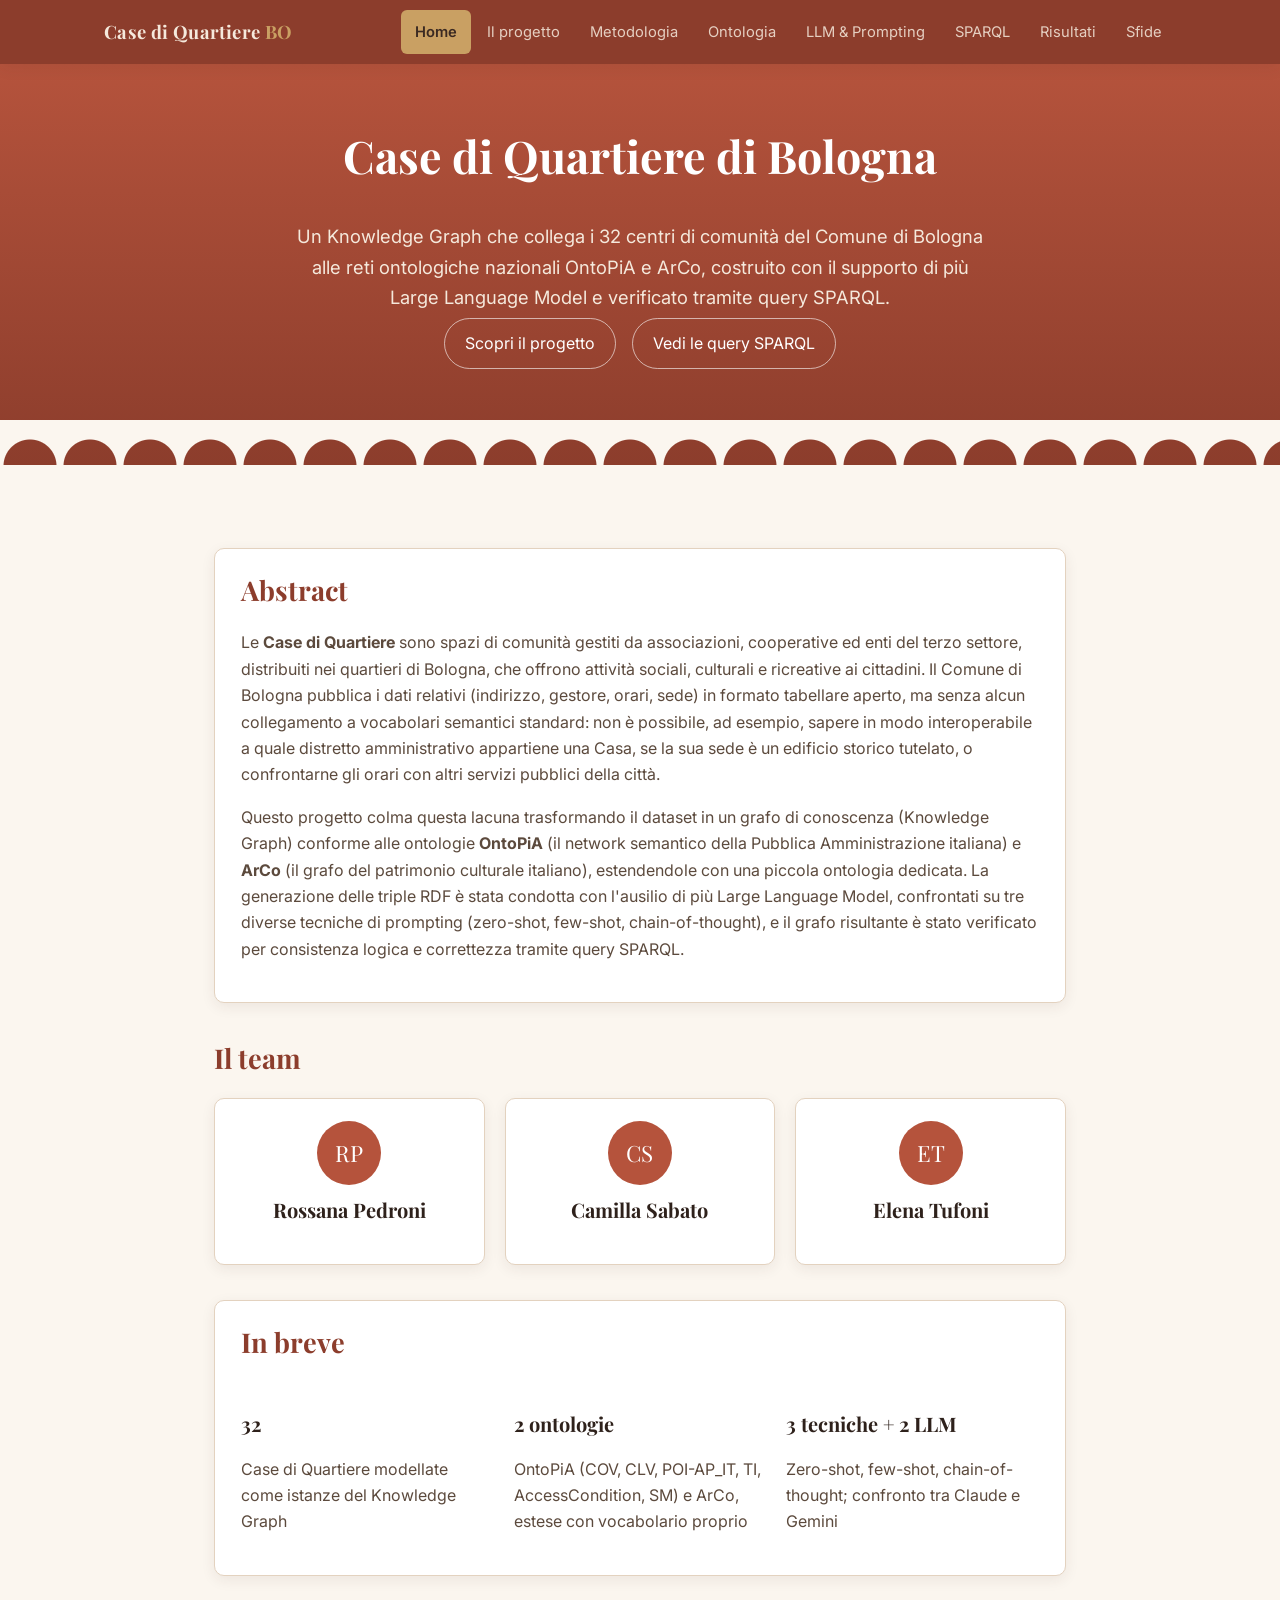
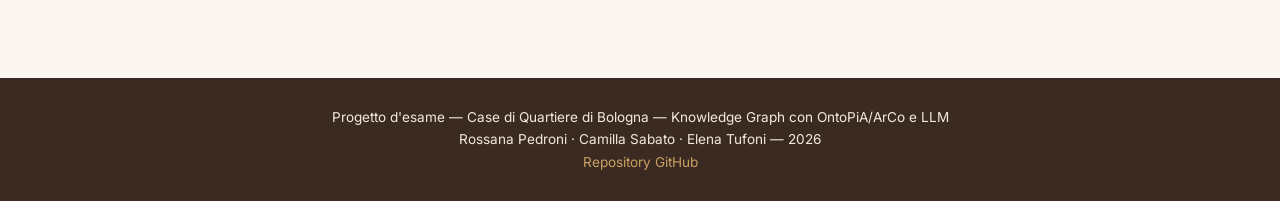
==== index.html @ 00c5fe93 "Add files via upload Prima versione del sito" ====
<!DOCTYPE html>
<html lang="it">
<head>
<meta charset="UTF-8">
<meta name="viewport" content="width=device-width, initial-scale=1.0">
<title>Case di Quartiere di Bologna — Knowledge Graph</title>
<link rel="preconnect" href="https://fonts.googleapis.com">
<link href="https://fonts.googleapis.com/css2?family=Playfair+Display:wght@600;700&family=Inter:wght@400;500;600;700&display=swap" rel="stylesheet">
<link rel="stylesheet" href="css/style.css">
</head>
<body>

<header class="topbar">
  <div class="topbar-inner">
    <a class="brand" href="index.html">Case di Quartiere <span>BO</span></a>
    <nav class="menu">
      <a href="index.html" class="active">Home</a>
      <a href="topic.html">Il progetto</a>
      <a href="methodology.html">Metodologia</a>
      <a href="ontology.html">Ontologia</a>
      <a href="llm.html">LLM &amp; Prompting</a>
      <a href="sparql.html">SPARQL</a>
      <a href="results.html">Risultati</a>
      <a href="challenges.html">Sfide</a>
    </nav>
  </div>
</header>

<section class="hero">
  <div class="hero-inner">
    <h1>Case di Quartiere di Bologna</h1>
    <p class="lead">
      Un Knowledge Graph che collega i 32 centri di comunità del Comune di Bologna alle reti
      ontologiche nazionali OntoPiA e ArCo, costruito con il supporto di più Large Language Model
      e verificato tramite query SPARQL.
    </p>
    <a class="btn-outline" href="topic.html">Scopri il progetto</a>
    <a class="btn-outline" href="sparql.html">Vedi le query SPARQL</a>
  </div>
  <div class="arches"></div>
</section>

<main>

  <section class="card">
    <h2 style="margin-top:0">Abstract</h2>
    <p>
      Le <strong>Case di Quartiere</strong> sono spazi di comunità gestiti da associazioni, cooperative
      ed enti del terzo settore, distribuiti nei quartieri di Bologna, che offrono attività sociali,
      culturali e ricreative ai cittadini. Il Comune di Bologna pubblica i dati relativi (indirizzo,
      gestore, orari, sede) in formato tabellare aperto, ma senza alcun collegamento a vocabolari
      semantici standard: non è possibile, ad esempio, sapere in modo interoperabile a quale distretto
      amministrativo appartiene una Casa, se la sua sede è un edificio storico tutelato, o confrontarne
      gli orari con altri servizi pubblici della città.
    </p>
    <p>
      Questo progetto colma questa lacuna trasformando il dataset in un grafo di conoscenza (Knowledge
      Graph) conforme alle ontologie <strong>OntoPiA</strong> (il network semantico della Pubblica
      Amministrazione italiana) e <strong>ArCo</strong> (il grafo del patrimonio culturale italiano),
      estendendole con una piccola ontologia dedicata. La generazione delle triple RDF è stata condotta
      con l'ausilio di più Large Language Model, confrontati su tre diverse tecniche di prompting
      (zero-shot, few-shot, chain-of-thought), e il grafo risultante è stato verificato per consistenza
      logica e correttezza tramite query SPARQL.
    </p>
  </section>

  <section>
    <h2>Il team</h2>
    <div class="team-grid">
      <div class="team-card">
        <div class="avatar">RP</div>
        <h3 style="margin-top:0">Rossana Pedroni</h3>
      </div>
      <div class="team-card">
        <div class="avatar">CS</div>
        <h3 style="margin-top:0">Camilla Sabato</h3>
      </div>
      <div class="team-card">
        <div class="avatar">ET</div>
        <h3 style="margin-top:0">Elena Tufoni</h3>
      </div>
    </div>
  </section>

  <section class="card">
    <h2 style="margin-top:0">In breve</h2>
    <div class="grid-3">
      <div>
        <h3>32</h3>
        <p>Case di Quartiere modellate come istanze del Knowledge Graph</p>
      </div>
      <div>
        <h3>2 ontologie</h3>
        <p>OntoPiA (COV, CLV, POI-AP_IT, TI, AccessCondition, SM) e ArCo, estese con vocabolario proprio</p>
      </div>
      <div>
        <h3>3 tecniche + 2 LLM</h3>
        <p>Zero-shot, few-shot, chain-of-thought; confronto tra Claude e Gemini</p>
      </div>
    </div>
  </section>

</main>

<footer>
  Progetto d'esame — Case di Quartiere di Bologna — Knowledge Graph con OntoPiA/ArCo e LLM<br>
  Rossana Pedroni · Camilla Sabato · Elena Tufoni — 2026<br>
  <a href="https://github.com/Rossana22/case-di-quartiere-bologna">Repository GitHub</a>
</footer>

</body>
</html>
---- css/style.css ----
/* ============================================================
   Case di Quartiere di Bologna — Knowledge Graph
   Tema "Bologna" — terracotta / mattone / portici
   ============================================================ */

:root {
  --terracotta: #b5533c;
  --terracotta-dark: #8c3d2c;
  --terracotta-light: #d97b5f;
  --sand: #f5e9dc;
  --cream: #fbf6ef;
  --brown-dark: #3b2a22;
  --gold: #c9a063;
  --text: #2e211b;
  --text-soft: #5c4a3d;
  --border: #e3d2bf;
  --code-bg: #2e211b;
  --code-text: #f5e9dc;
  --radius: 10px;
  --shadow: 0 4px 14px rgba(59, 42, 34, 0.08);
  --shadow-strong: 0 8px 24px rgba(59, 42, 34, 0.16);
}

* { box-sizing: border-box; }

html { scroll-behavior: smooth; }

body {
  margin: 0;
  font-family: "Inter", -apple-system, BlinkMacSystemFont, "Segoe UI", sans-serif;
  color: var(--text);
  background: var(--cream);
  line-height: 1.65;
}

h1, h2, h3, h4 {
  font-family: "Playfair Display", Georgia, serif;
  color: var(--terracotta-dark);
  line-height: 1.25;
  margin-top: 0;
}

h1 { font-size: 2.4rem; }
h2 { font-size: 1.7rem; margin-top: 2.4rem; }
h3 { font-size: 1.25rem; margin-top: 1.8rem; color: var(--text); }

p { color: var(--text-soft); }

a { color: var(--terracotta); text-decoration: none; border-bottom: 1px solid transparent; }
a:hover { border-bottom-color: var(--terracotta); }

/* ---------- Top navigation (fixed, identical on every page) ---------- */

.topbar {
  position: sticky;
  top: 0;
  z-index: 100;
  background: var(--terracotta-dark);
  box-shadow: var(--shadow);
}

.topbar-inner {
  max-width: 1120px;
  margin: 0 auto;
  padding: 0 24px;
  display: flex;
  align-items: center;
  justify-content: space-between;
  min-height: 64px;
  flex-wrap: wrap;
}

.brand {
  color: var(--sand);
  font-family: "Playfair Display", Georgia, serif;
  font-size: 1.15rem;
  font-weight: 700;
  letter-spacing: 0.02em;
  padding: 12px 0;
  border-bottom: none;
}

.brand span { color: var(--gold); }

nav.menu {
  display: flex;
  flex-wrap: wrap;
  gap: 2px;
}

nav.menu a {
  color: var(--sand);
  font-size: 0.92rem;
  padding: 10px 14px;
  border-radius: 6px;
  border-bottom: none;
  opacity: 0.85;
  transition: background 0.15s, opacity 0.15s;
}

nav.menu a:hover { background: rgba(255,255,255,0.1); opacity: 1; }

nav.menu a.active {
  background: var(--gold);
  color: var(--brown-dark);
  opacity: 1;
  font-weight: 600;
}

/* ---------- Hero (arch motif) ---------- */

.hero {
  background: linear-gradient(180deg, var(--terracotta) 0%, var(--terracotta-dark) 100%);
  color: var(--sand);
  padding: 64px 24px 90px;
  position: relative;
  overflow: hidden;
}

.hero-inner { max-width: 900px; margin: 0 auto; text-align: center; }

.hero h1 { color: #fff; font-size: 2.8rem; }

.hero p.lead {
  color: var(--sand);
  font-size: 1.15rem;
  max-width: 700px;
  margin: 18px auto 0;
}

.arches {
  position: absolute;
  bottom: -1px;
  left: 0;
  width: 100%;
  height: 46px;
  background-image: radial-gradient(circle at 30px 46px, transparent 26px, var(--cream) 27px);
  background-size: 60px 46px;
  background-repeat: repeat-x;
}

/* ---------- Page header (non-hero pages) ---------- */

.page-header {
  background: var(--sand);
  border-bottom: 1px solid var(--border);
  padding: 40px 24px 30px;
  text-align: center;
}

.page-header h1 { margin-bottom: 8px; }
.page-header p { max-width: 680px; margin: 0 auto; }

/* ---------- Layout ---------- */

main { max-width: 900px; margin: 0 auto; padding: 48px 24px 80px; }

section { margin-bottom: 2.2rem; }

.card {
  background: #fff;
  border: 1px solid var(--border);
  border-radius: var(--radius);
  padding: 24px 26px;
  box-shadow: var(--shadow);
  margin-bottom: 22px;
}

.grid-2 { display: grid; grid-template-columns: 1fr 1fr; gap: 20px; }
.grid-3 { display: grid; grid-template-columns: repeat(3, 1fr); gap: 20px; }

@media (max-width: 720px) {
  .grid-2, .grid-3 { grid-template-columns: 1fr; }
  .hero h1 { font-size: 2.1rem; }
  nav.menu { justify-content: center; }
  .topbar-inner { justify-content: center; text-align: center; }
}

/* ---------- Buttons ---------- */

.btn {
  display: inline-block;
  background: var(--gold);
  color: var(--brown-dark);
  padding: 12px 22px;
  border-radius: 999px;
  font-weight: 600;
  border-bottom: none;
  margin-top: 10px;
}

.btn:hover { background: #dcb87b; border-bottom: none; }

.btn-outline {
  display: inline-block;
  background: transparent;
  color: #fff;
  border: 1.5px solid rgba(255,255,255,0.6);
  padding: 11px 20px;
  border-radius: 999px;
  margin: 6px;
}
.btn-outline:hover { background: rgba(255,255,255,0.12); border-bottom: none; }

/* ---------- Team ---------- */

.team-grid {
  display: grid;
  grid-template-columns: repeat(3, 1fr);
  gap: 20px;
  margin-top: 20px;
}

.team-card {
  background: #fff;
  border: 1px solid var(--border);
  border-radius: var(--radius);
  padding: 22px;
  text-align: center;
  box-shadow: var(--shadow);
}

.avatar {
  width: 64px;
  height: 64px;
  border-radius: 50%;
  background: var(--terracotta);
  color: #fff;
  display: flex;
  align-items: center;
  justify-content: center;
  font-family: "Playfair Display", serif;
  font-size: 1.4rem;
  margin: 0 auto 12px;
}

@media (max-width: 720px) { .team-grid { grid-template-columns: 1fr; } }

/* ---------- Image placeholder ---------- */

.img-placeholder {
  background: repeating-linear-gradient(135deg, var(--sand), var(--sand) 10px, #efdcc7 10px, #efdcc7 20px);
  border: 1.5px dashed var(--gold);
  border-radius: var(--radius);
  min-height: 180px;
  display: flex;
  align-items: center;
  justify-content: center;
  color: var(--text-soft);
  font-size: 0.85rem;
  text-align: center;
  padding: 16px;
}

/* ---------- Code / SPARQL blocks ---------- */

pre {
  background: var(--code-bg);
  color: var(--code-text);
  padding: 18px 20px;
  border-radius: var(--radius);
  overflow-x: auto;
  font-size: 0.85rem;
  line-height: 1.55;
}

code {
  font-family: "SFMono-Regular", Consolas, "Liberation Mono", Menlo, monospace;
}

p code, li code {
  background: var(--sand);
  color: var(--terracotta-dark);
  padding: 2px 6px;
  border-radius: 4px;
  font-size: 0.88em;
}

.query-block { margin-bottom: 40px; }
.query-block h3 { color: var(--terracotta-dark); }

.label { font-weight: 700; color: var(--text); }

/* ---------- Tables ---------- */

table {
  width: 100%;
  border-collapse: collapse;
  margin: 14px 0;
  font-size: 0.92rem;
}

th, td {
  text-align: left;
  padding: 10px 12px;
  border-bottom: 1px solid var(--border);
}

th {
  background: var(--sand);
  color: var(--terracotta-dark);
  font-weight: 700;
}

tr:hover td { background: #fbf3ea; }

/* ---------- Note boxes ---------- */

.note {
  border-left: 4px solid var(--gold);
  background: var(--sand);
  padding: 14px 18px;
  border-radius: 0 8px 8px 0;
  font-size: 0.92rem;
  margin: 16px 0;
}

.note.warn { border-left-color: var(--terracotta); background: #fbe9e3; }
.note.ok { border-left-color: #6a8f5c; background: #e9f2e4; }

/* ---------- Badges (SPARQL keywords) ---------- */

.badges { display: flex; flex-wrap: wrap; gap: 8px; margin: 14px 0 6px; }

.badge {
  background: var(--terracotta-dark);
  color: var(--sand);
  padding: 5px 12px;
  border-radius: 999px;
  font-size: 0.78rem;
  font-family: monospace;
  letter-spacing: 0.02em;
}

/* ---------- Timeline (methodology) ---------- */

.timeline { position: relative; margin-left: 12px; padding-left: 28px; border-left: 2px solid var(--border); }

.timeline-step { position: relative; margin-bottom: 28px; }

.timeline-step::before {
  content: "";
  position: absolute;
  left: -35px;
  top: 4px;
  width: 14px;
  height: 14px;
  border-radius: 50%;
  background: var(--terracotta);
  border: 3px solid var(--cream);
}

/* ---------- Footer ---------- */

footer {
  background: var(--brown-dark);
  color: var(--sand);
  text-align: center;
  padding: 28px 24px;
  font-size: 0.85rem;
}

footer a { color: var(--gold); }
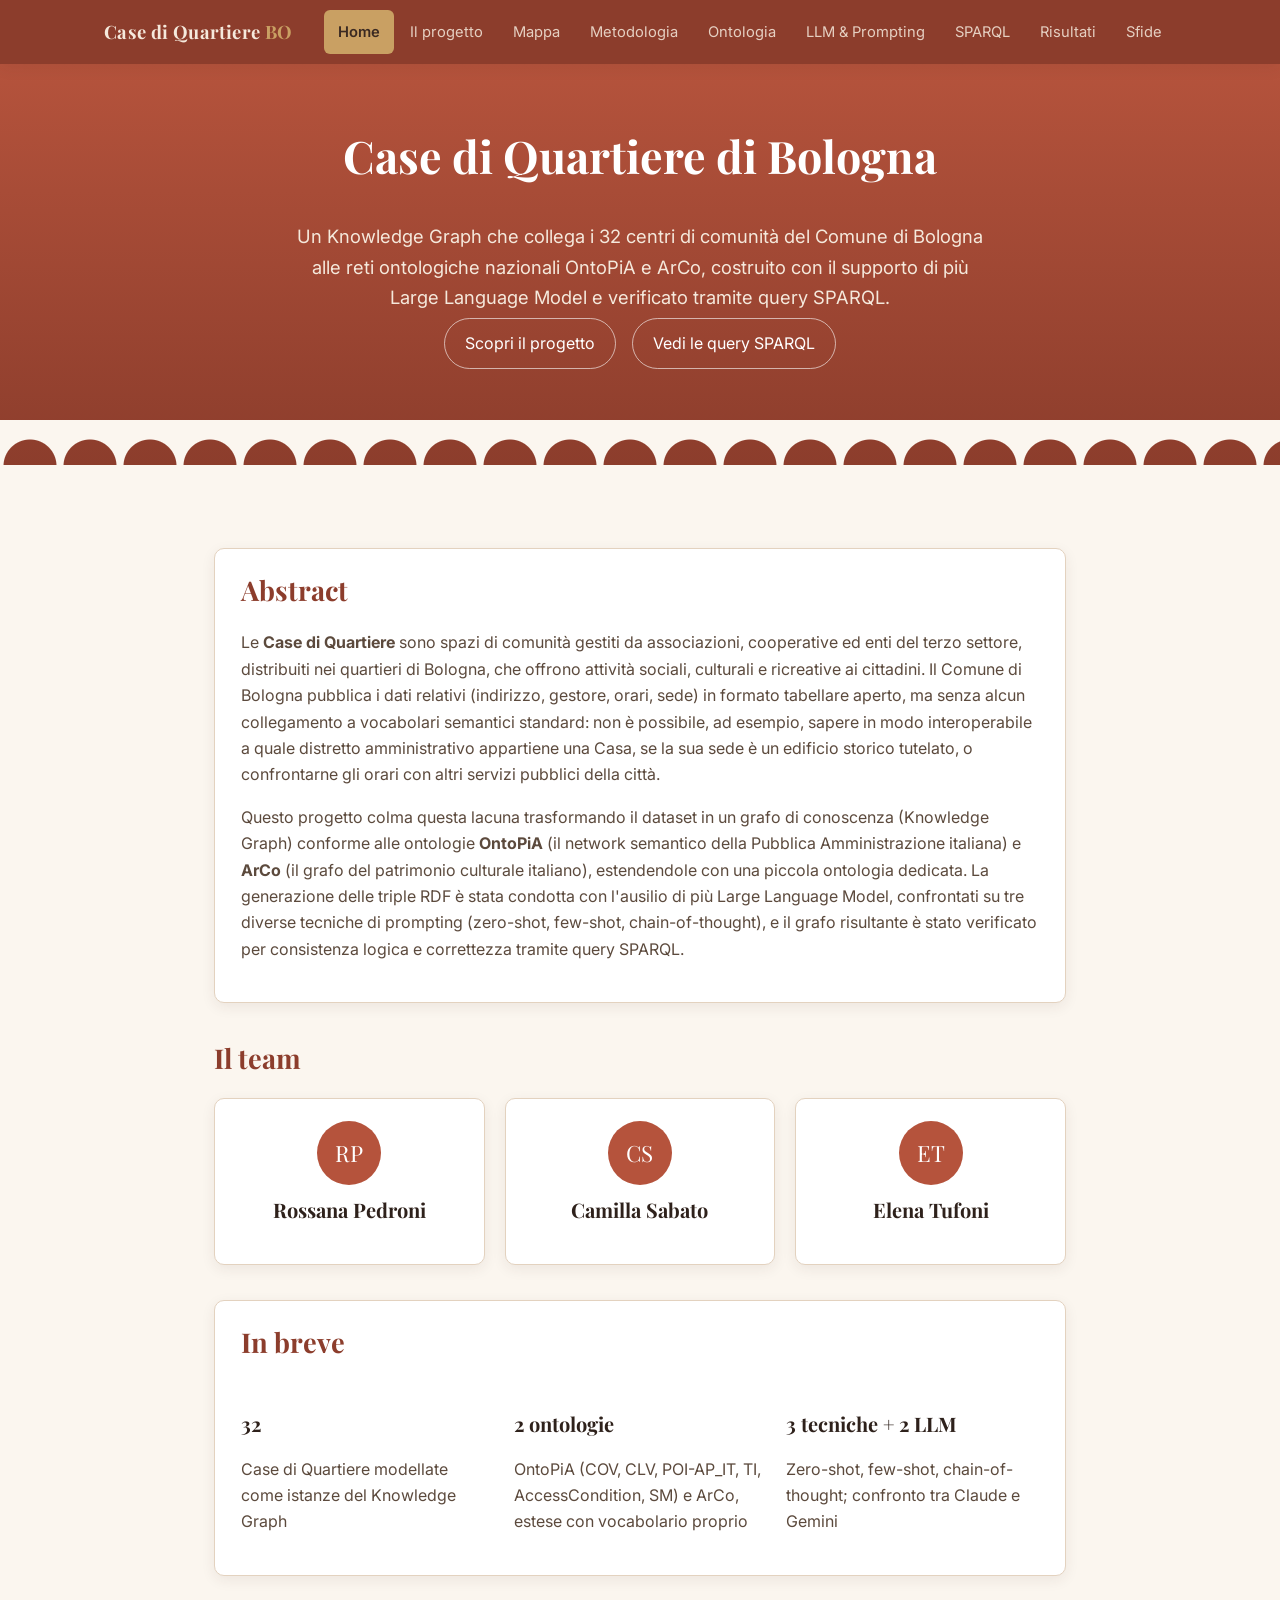
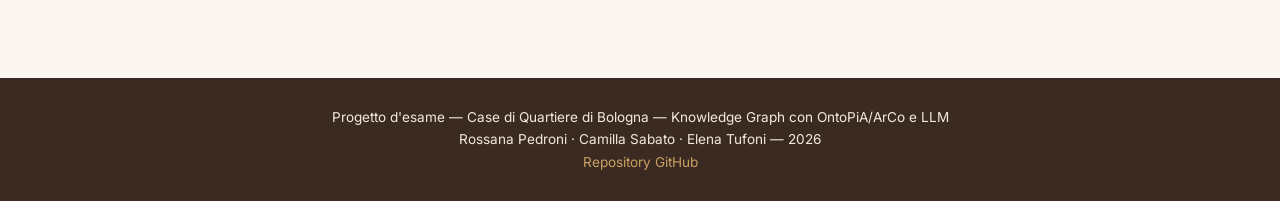
==== commit 771c8510: "Add files via upload nuova versione" ====
--- a/index.html
+++ b/index.html
@@ -16,6 +16,7 @@
     <nav class="menu">
       <a href="index.html" class="active">Home</a>
       <a href="topic.html">Il progetto</a>
+      <a href="mappa.html">Mappa</a>
       <a href="methodology.html">Metodologia</a>
       <a href="ontology.html">Ontologia</a>
       <a href="llm.html">LLM &amp; Prompting</a>
--- a/css/style.css
+++ b/css/style.css
@@ -361,3 +361,89 @@
 }
 
 footer a { color: var(--gold); }
+
+/* ---------- Map page ---------- */
+
+.map-container {
+  height: 480px;
+  border-radius: var(--radius);
+  overflow: hidden;
+  border: 1px solid var(--border);
+  box-shadow: var(--shadow);
+}
+
+.legend {
+  display: flex;
+  flex-wrap: wrap;
+  gap: 10px 20px;
+  margin-top: 14px;
+  font-size: 0.85rem;
+  color: var(--text-soft);
+}
+
+.legend-item { display: flex; align-items: center; gap: 7px; }
+
+.legend-dot {
+  width: 12px;
+  height: 12px;
+  border-radius: 50%;
+  display: inline-block;
+  flex-shrink: 0;
+}
+
+.district-block { margin-bottom: 36px; }
+
+.district-title { display: flex; align-items: center; gap: 10px; margin-top: 2.4rem; }
+
+.district-dot {
+  width: 14px;
+  height: 14px;
+  border-radius: 50%;
+  display: inline-block;
+  flex-shrink: 0;
+}
+
+.gallery-grid {
+  display: grid;
+  grid-template-columns: repeat(3, 1fr);
+  gap: 18px;
+  margin-top: 14px;
+}
+
+@media (max-width: 720px) { .gallery-grid { grid-template-columns: 1fr; } }
+@media (min-width: 721px) and (max-width: 980px) { .gallery-grid { grid-template-columns: repeat(2, 1fr); } }
+
+.gallery-card {
+  background: #fff;
+  border: 1px solid var(--border);
+  border-radius: var(--radius);
+  overflow: hidden;
+  box-shadow: var(--shadow);
+}
+
+.gallery-img {
+  background: repeating-linear-gradient(135deg, var(--sand), var(--sand) 10px, #efdcc7 10px, #efdcc7 20px);
+  border-bottom: 1.5px dashed var(--gold);
+  height: 130px;
+  display: flex;
+  align-items: center;
+  justify-content: center;
+}
+
+.icon-building { width: 54px; height: 54px; color: var(--terracotta-dark); }
+
+.gallery-body { padding: 12px 14px; }
+
+.gallery-body h4 {
+  margin: 0 0 4px;
+  font-family: "Playfair Display", Georgia, serif;
+  color: var(--text);
+  font-size: 1rem;
+}
+
+.gallery-body p { margin: 0; font-size: 0.82rem; color: var(--text-soft); }
+
+/* Leaflet popup restyle to match theme */
+.leaflet-popup-content-wrapper { border-radius: 8px; }
+.leaflet-popup-content { font-family: "Inter", sans-serif; font-size: 0.85rem; }
+.leaflet-popup-content b { color: var(--terracotta-dark); font-family: "Playfair Display", serif; }
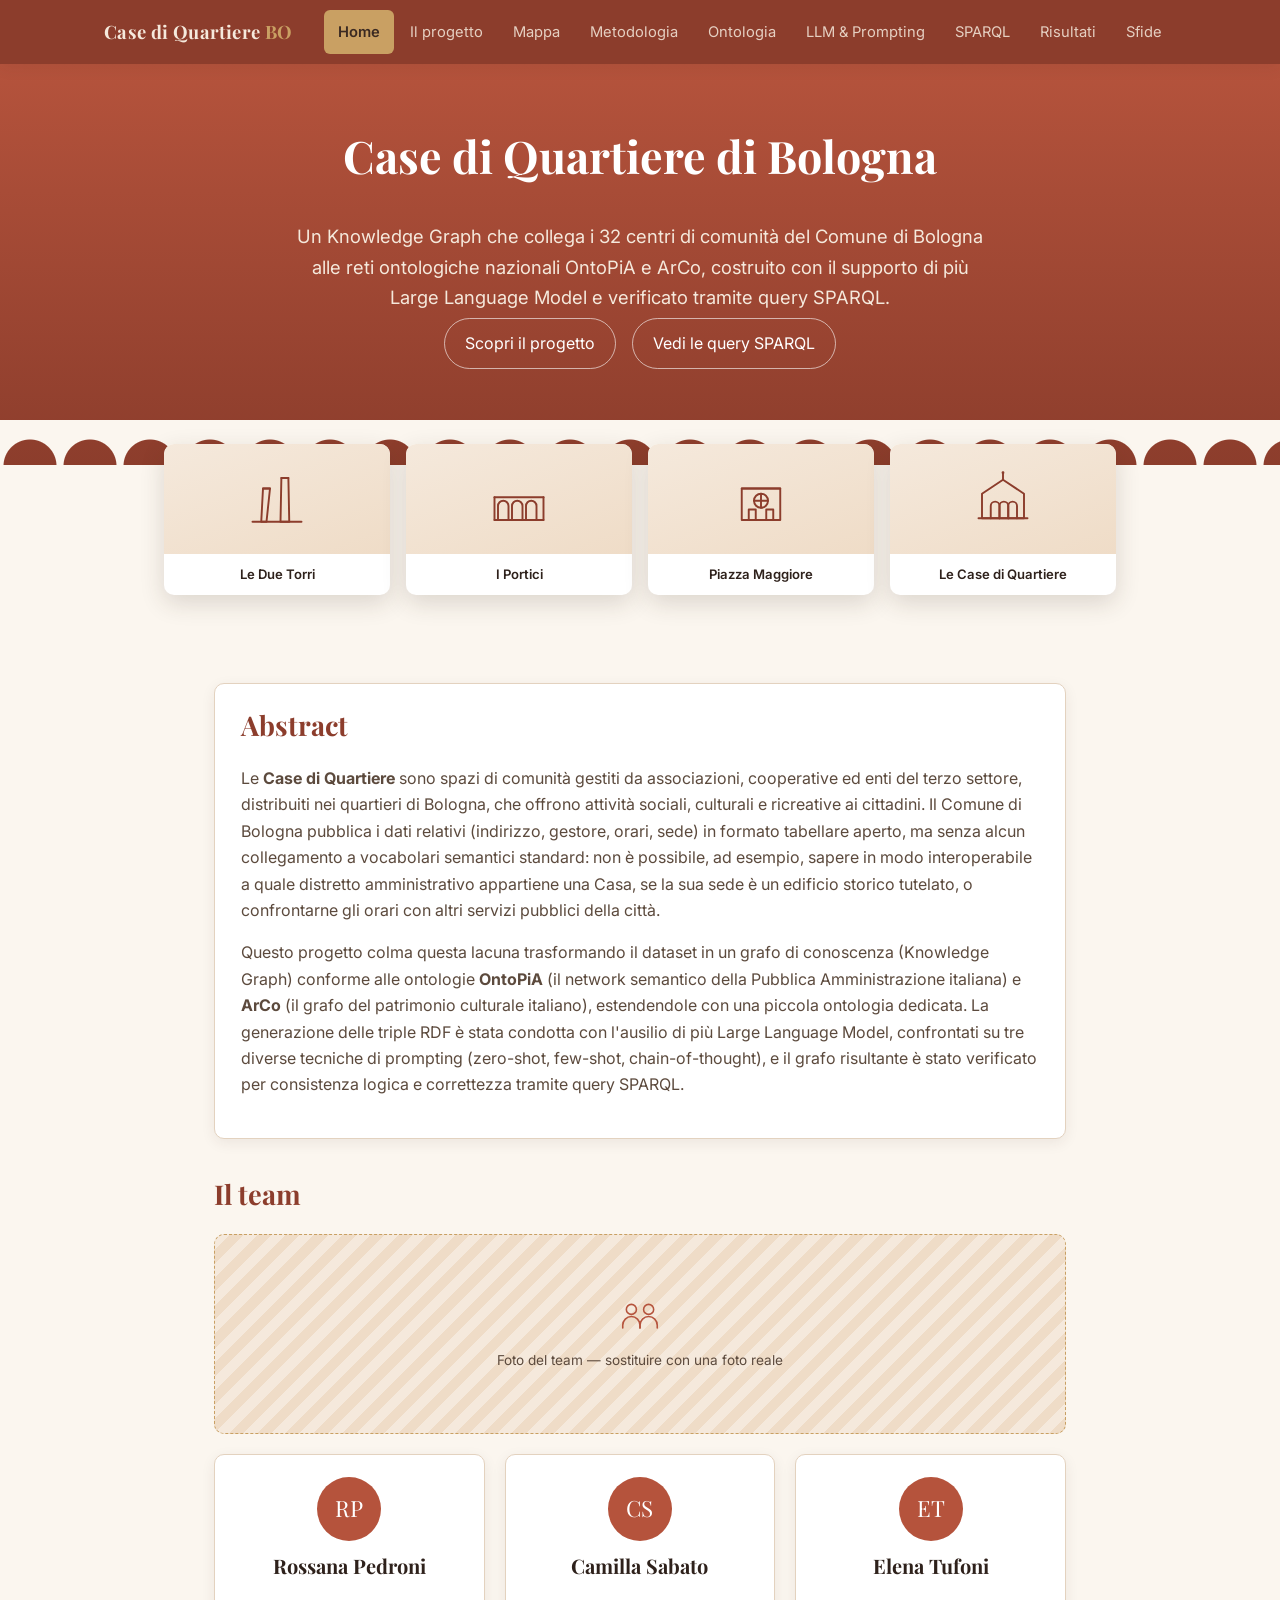
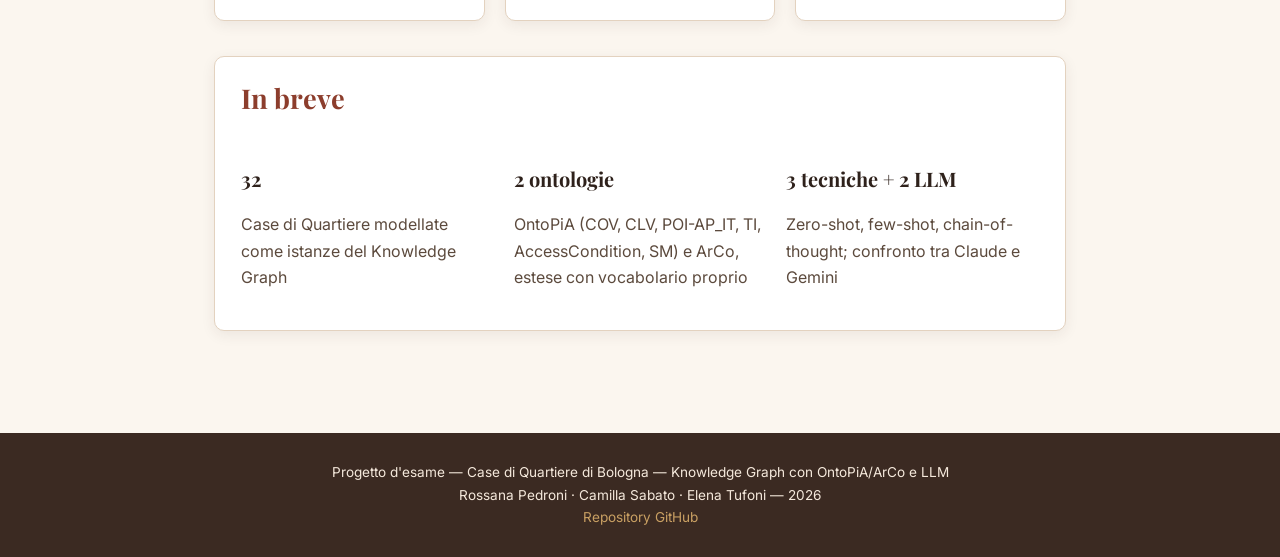
==== commit acefee6c: "Add files via upload" ====
--- a/index.html
+++ b/index.html
@@ -41,6 +41,63 @@
   <div class="arches"></div>
 </section>
 
+<div class="landmarks-strip">
+  <div class="landmark-card">
+    <div class="landmark-visual">
+      <svg viewBox="0 0 64 64" fill="none" stroke="currentColor" stroke-width="2.2" stroke-linecap="round" stroke-linejoin="round">
+        <line x1="4" y1="58" x2="60" y2="58"/>
+        <path d="M14 58 L16 20 L24 20 L20 58 Z"/>
+        <line x1="16" y1="20" x2="24" y2="20"/>
+        <path d="M36 58 L37 8 L45 8 L46 58 Z"/>
+        <line x1="37" y1="8" x2="45" y2="8"/>
+      </svg>
+    </div>
+    <p>Le Due Torri</p>
+  </div>
+  <div class="landmark-card">
+    <div class="landmark-visual">
+      <svg viewBox="0 0 64 64" fill="none" stroke="currentColor" stroke-width="2.2" stroke-linecap="round" stroke-linejoin="round">
+        <line x1="4" y1="56" x2="60" y2="56"/>
+        <path d="M8 56 V40 a6 6 0 0 1 12 0 V56"/>
+        <path d="M24 56 V40 a6 6 0 0 1 12 0 V56"/>
+        <path d="M40 56 V40 a6 6 0 0 1 12 0 V56"/>
+        <line x1="4" y1="30" x2="60" y2="30"/>
+        <line x1="4" y1="30" x2="4" y2="56"/>
+        <line x1="60" y1="30" x2="60" y2="56"/>
+      </svg>
+    </div>
+    <p>I Portici</p>
+  </div>
+  <div class="landmark-card">
+    <div class="landmark-visual">
+      <svg viewBox="0 0 64 64" fill="none" stroke="currentColor" stroke-width="2.2" stroke-linecap="round" stroke-linejoin="round">
+        <rect x="10" y="20" width="44" height="36"/>
+        <line x1="10" y1="20" x2="54" y2="20"/>
+        <circle cx="32" cy="34" r="8"/>
+        <line x1="32" y1="26" x2="32" y2="42"/>
+        <line x1="24" y1="34" x2="40" y2="34"/>
+        <path d="M18 56 V44 H26 V56"/>
+        <path d="M38 56 V44 H46 V56"/>
+      </svg>
+    </div>
+    <p>Piazza Maggiore</p>
+  </div>
+  <a class="landmark-card" href="mappa.html" style="text-decoration:none; border-bottom:none;">
+    <div class="landmark-visual">
+      <svg viewBox="0 0 64 64" fill="none" stroke="currentColor" stroke-width="2.2" stroke-linecap="round" stroke-linejoin="round">
+        <path d="M8 54 L8 26 L32 10 L56 26 L56 54 Z"/>
+        <line x1="4" y1="54" x2="60" y2="54"/>
+        <path d="M18 54 V40 a5 5 0 0 1 10 0 V54"/>
+        <path d="M28 54 V40 a5 5 0 0 1 10 0 V54"/>
+        <path d="M38 54 V40 a5 5 0 0 1 10 0 V54"/>
+        <line x1="32" y1="10" x2="32" y2="2"/>
+        <circle cx="32" cy="2" r="1.6" fill="currentColor" stroke="none"/>
+      </svg>
+    </div>
+    <p>Le Case di Quartiere</p>
+  </a>
+</div>
+
 <main>
 
   <section class="card">
@@ -67,6 +124,15 @@
 
   <section>
     <h2>Il team</h2>
+    <div class="team-photo-placeholder">
+      <svg viewBox="0 0 64 64" fill="none" stroke="currentColor" stroke-width="2.2" stroke-linecap="round" stroke-linejoin="round">
+        <circle cx="20" cy="20" r="7"/>
+        <path d="M8 46 v-4 a12 12 0 0 1 24 0 v4"/>
+        <circle cx="44" cy="20" r="7"/>
+        <path d="M32 46 v-4 a12 12 0 0 1 24 0 v4"/>
+      </svg>
+      Foto del team — sostituire con una foto reale
+    </div>
     <div class="team-grid">
       <div class="team-card">
         <div class="avatar">RP</div>
--- a/css/style.css
+++ b/css/style.css
@@ -447,3 +447,69 @@
 .leaflet-popup-content-wrapper { border-radius: 8px; }
 .leaflet-popup-content { font-family: "Inter", sans-serif; font-size: 0.85rem; }
 .leaflet-popup-content b { color: var(--terracotta-dark); font-family: "Playfair Display", serif; }
+
+/* ---------- Homepage: landmark illustrations ---------- */
+
+.landmarks-strip {
+  display: grid;
+  grid-template-columns: repeat(4, 1fr);
+  gap: 16px;
+  margin: -56px auto 40px;
+  max-width: 1000px;
+  padding: 0 24px;
+  position: relative;
+  z-index: 5;
+}
+
+.landmark-card {
+  background: #fff;
+  border-radius: var(--radius);
+  box-shadow: var(--shadow-strong);
+  overflow: hidden;
+  text-align: center;
+}
+
+.landmark-visual {
+  background: linear-gradient(160deg, var(--sand), #efdcc7);
+  height: 110px;
+  display: flex;
+  align-items: center;
+  justify-content: center;
+}
+
+.landmark-visual svg {
+  width: 56px;
+  height: 56px;
+  color: var(--terracotta-dark);
+}
+
+.landmark-card p {
+  margin: 0;
+  padding: 10px 8px;
+  font-size: 0.82rem;
+  font-weight: 600;
+  color: var(--text);
+}
+
+@media (max-width: 780px) {
+  .landmarks-strip { grid-template-columns: repeat(2, 1fr); margin-top: -40px; }
+}
+
+/* ---------- Team photo placeholder ---------- */
+
+.team-photo-placeholder {
+  background: repeating-linear-gradient(135deg, var(--sand), var(--sand) 10px, #efdcc7 10px, #efdcc7 20px);
+  border: 1.5px dashed var(--gold);
+  border-radius: var(--radius);
+  height: 200px;
+  display: flex;
+  flex-direction: column;
+  align-items: center;
+  justify-content: center;
+  gap: 8px;
+  color: var(--text-soft);
+  font-size: 0.85rem;
+  margin-bottom: 20px;
+}
+
+.team-photo-placeholder svg { width: 46px; height: 46px; color: var(--terracotta); }
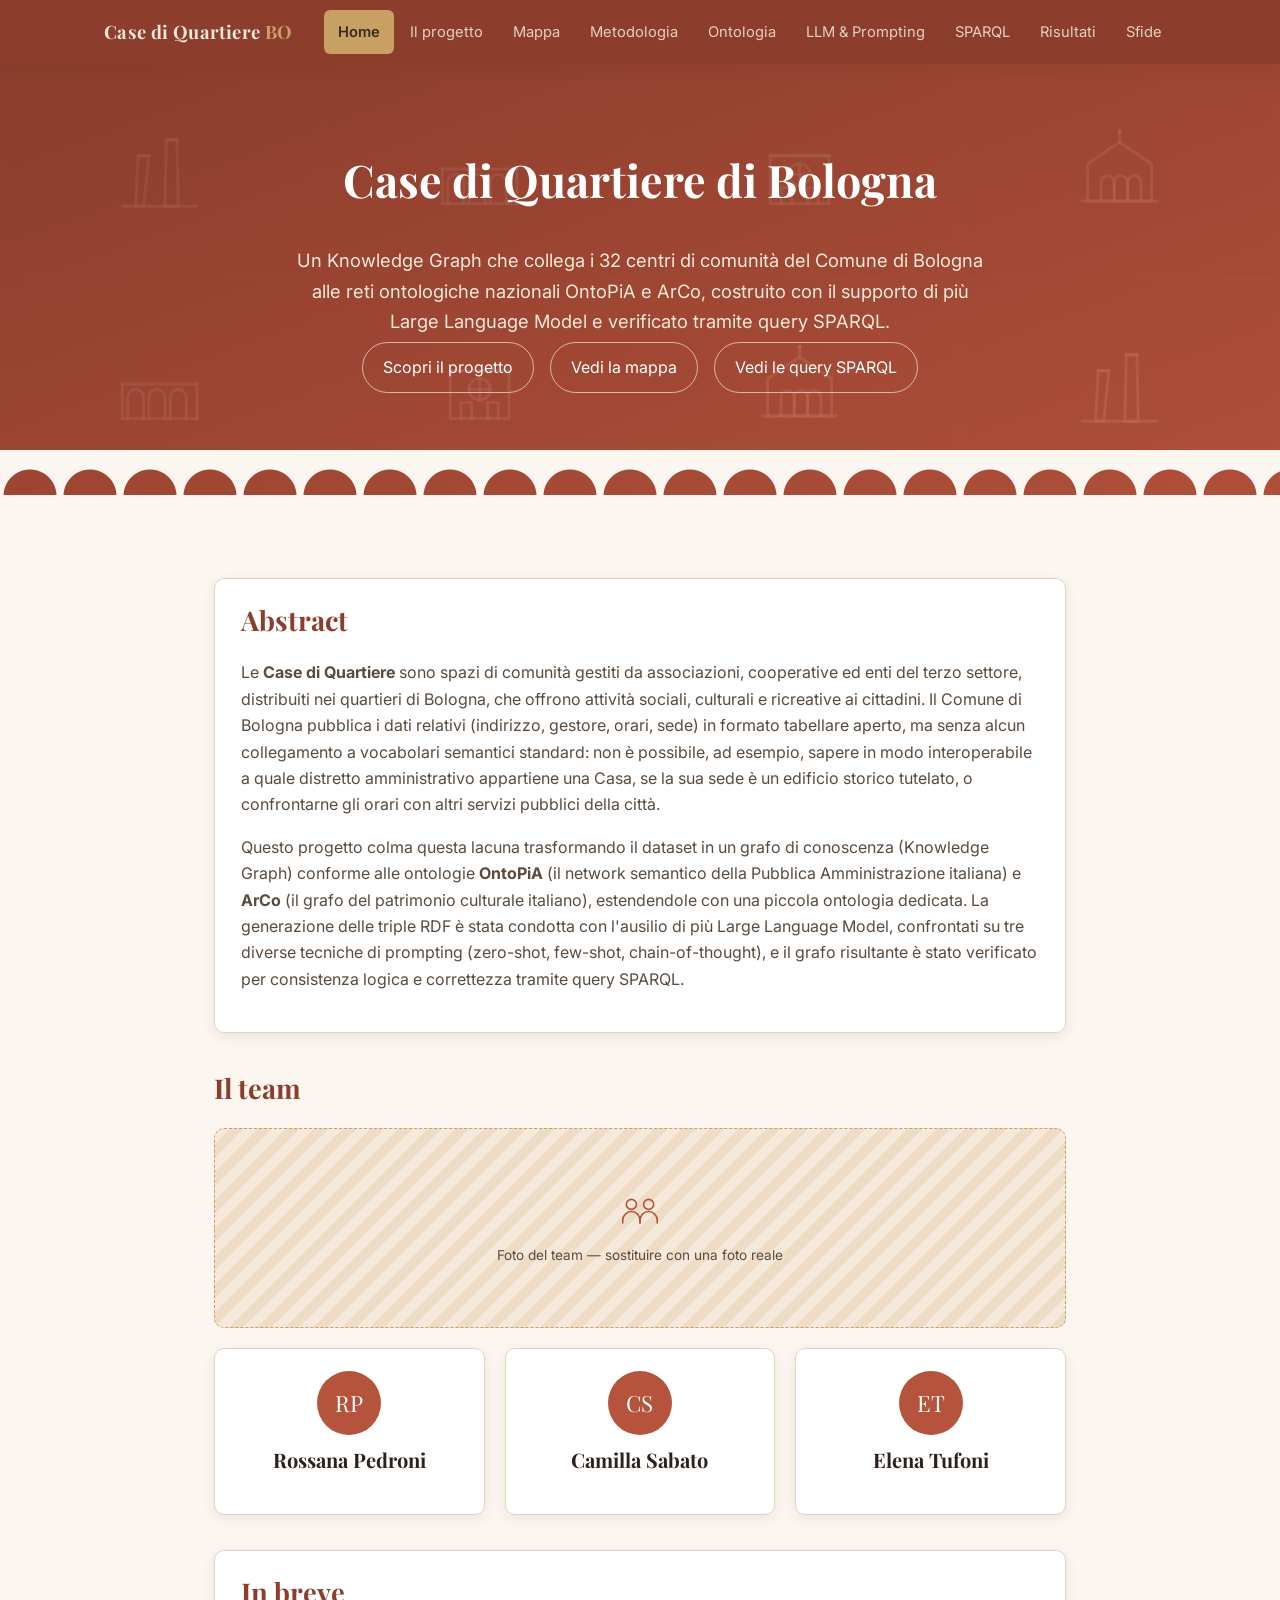
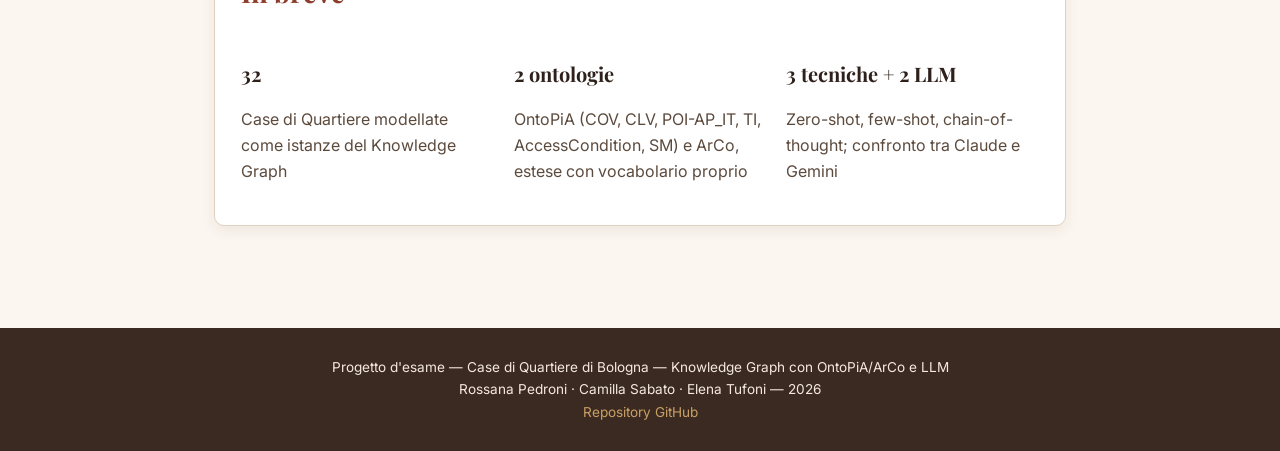
==== commit 7c79e989: "Add files via upload" ====
--- a/index.html
+++ b/index.html
@@ -27,7 +27,26 @@
   </div>
 </header>
 
+<!-- icone riusate nel mosaico di sfondo dell'hero -->
+<svg style="display:none">
+  <symbol id="ic-torri" viewBox="0 0 64 64"><line x1="4" y1="58" x2="60" y2="58"/><path d="M14 58 L16 20 L24 20 L20 58 Z"/><line x1="16" y1="20" x2="24" y2="20"/><path d="M36 58 L37 8 L45 8 L46 58 Z"/><line x1="37" y1="8" x2="45" y2="8"/></symbol>
+  <symbol id="ic-portici" viewBox="0 0 64 64"><line x1="4" y1="56" x2="60" y2="56"/><path d="M8 56 V40 a6 6 0 0 1 12 0 V56"/><path d="M24 56 V40 a6 6 0 0 1 12 0 V56"/><path d="M40 56 V40 a6 6 0 0 1 12 0 V56"/><line x1="4" y1="30" x2="60" y2="30"/><line x1="4" y1="30" x2="4" y2="56"/><line x1="60" y1="30" x2="60" y2="56"/></symbol>
+  <symbol id="ic-piazza" viewBox="0 0 64 64"><rect x="10" y="20" width="44" height="36"/><line x1="10" y1="20" x2="54" y2="20"/><circle cx="32" cy="34" r="8"/><line x1="32" y1="26" x2="32" y2="42"/><line x1="24" y1="34" x2="40" y2="34"/><path d="M18 56 V44 H26 V56"/><path d="M38 56 V44 H46 V56"/></symbol>
+  <symbol id="ic-casa" viewBox="0 0 64 64"><path d="M8 54 L8 26 L32 10 L56 26 L56 54 Z"/><line x1="4" y1="54" x2="60" y2="54"/><path d="M18 54 V40 a5 5 0 0 1 10 0 V54"/><path d="M28 54 V40 a5 5 0 0 1 10 0 V54"/><path d="M38 54 V40 a5 5 0 0 1 10 0 V54"/><line x1="32" y1="10" x2="32" y2="2"/><circle cx="32" cy="2" r="1.6" fill="currentColor" stroke="none"/></symbol>
+</svg>
+
 <section class="hero">
+  <div class="hero-mosaic">
+    <div class="mosaic-cell"><div class="cell-icon a"><svg><use href="#ic-torri"/></svg></div><div class="cell-icon b"><svg><use href="#ic-portici"/></svg></div></div>
+    <div class="mosaic-cell"><div class="cell-icon a"><svg><use href="#ic-portici"/></svg></div><div class="cell-icon b"><svg><use href="#ic-piazza"/></svg></div></div>
+    <div class="mosaic-cell"><div class="cell-icon a"><svg><use href="#ic-piazza"/></svg></div><div class="cell-icon b"><svg><use href="#ic-casa"/></svg></div></div>
+    <div class="mosaic-cell"><div class="cell-icon a"><svg><use href="#ic-casa"/></svg></div><div class="cell-icon b"><svg><use href="#ic-torri"/></svg></div></div>
+    <div class="mosaic-cell"><div class="cell-icon a"><svg><use href="#ic-portici"/></svg></div><div class="cell-icon b"><svg><use href="#ic-casa"/></svg></div></div>
+    <div class="mosaic-cell"><div class="cell-icon a"><svg><use href="#ic-piazza"/></svg></div><div class="cell-icon b"><svg><use href="#ic-torri"/></svg></div></div>
+    <div class="mosaic-cell"><div class="cell-icon a"><svg><use href="#ic-casa"/></svg></div><div class="cell-icon b"><svg><use href="#ic-portici"/></svg></div></div>
+    <div class="mosaic-cell"><div class="cell-icon a"><svg><use href="#ic-torri"/></svg></div><div class="cell-icon b"><svg><use href="#ic-piazza"/></svg></div></div>
+  </div>
+  <div class="hero-overlay"></div>
   <div class="hero-inner">
     <h1>Case di Quartiere di Bologna</h1>
     <p class="lead">
@@ -36,67 +55,11 @@
       e verificato tramite query SPARQL.
     </p>
     <a class="btn-outline" href="topic.html">Scopri il progetto</a>
+    <a class="btn-outline" href="mappa.html">Vedi la mappa</a>
     <a class="btn-outline" href="sparql.html">Vedi le query SPARQL</a>
   </div>
   <div class="arches"></div>
 </section>
-
-<div class="landmarks-strip">
-  <div class="landmark-card">
-    <div class="landmark-visual">
-      <svg viewBox="0 0 64 64" fill="none" stroke="currentColor" stroke-width="2.2" stroke-linecap="round" stroke-linejoin="round">
-        <line x1="4" y1="58" x2="60" y2="58"/>
-        <path d="M14 58 L16 20 L24 20 L20 58 Z"/>
-        <line x1="16" y1="20" x2="24" y2="20"/>
-        <path d="M36 58 L37 8 L45 8 L46 58 Z"/>
-        <line x1="37" y1="8" x2="45" y2="8"/>
-      </svg>
-    </div>
-    <p>Le Due Torri</p>
-  </div>
-  <div class="landmark-card">
-    <div class="landmark-visual">
-      <svg viewBox="0 0 64 64" fill="none" stroke="currentColor" stroke-width="2.2" stroke-linecap="round" stroke-linejoin="round">
-        <line x1="4" y1="56" x2="60" y2="56"/>
-        <path d="M8 56 V40 a6 6 0 0 1 12 0 V56"/>
-        <path d="M24 56 V40 a6 6 0 0 1 12 0 V56"/>
-        <path d="M40 56 V40 a6 6 0 0 1 12 0 V56"/>
-        <line x1="4" y1="30" x2="60" y2="30"/>
-        <line x1="4" y1="30" x2="4" y2="56"/>
-        <line x1="60" y1="30" x2="60" y2="56"/>
-      </svg>
-    </div>
-    <p>I Portici</p>
-  </div>
-  <div class="landmark-card">
-    <div class="landmark-visual">
-      <svg viewBox="0 0 64 64" fill="none" stroke="currentColor" stroke-width="2.2" stroke-linecap="round" stroke-linejoin="round">
-        <rect x="10" y="20" width="44" height="36"/>
-        <line x1="10" y1="20" x2="54" y2="20"/>
-        <circle cx="32" cy="34" r="8"/>
-        <line x1="32" y1="26" x2="32" y2="42"/>
-        <line x1="24" y1="34" x2="40" y2="34"/>
-        <path d="M18 56 V44 H26 V56"/>
-        <path d="M38 56 V44 H46 V56"/>
-      </svg>
-    </div>
-    <p>Piazza Maggiore</p>
-  </div>
-  <a class="landmark-card" href="mappa.html" style="text-decoration:none; border-bottom:none;">
-    <div class="landmark-visual">
-      <svg viewBox="0 0 64 64" fill="none" stroke="currentColor" stroke-width="2.2" stroke-linecap="round" stroke-linejoin="round">
-        <path d="M8 54 L8 26 L32 10 L56 26 L56 54 Z"/>
-        <line x1="4" y1="54" x2="60" y2="54"/>
-        <path d="M18 54 V40 a5 5 0 0 1 10 0 V54"/>
-        <path d="M28 54 V40 a5 5 0 0 1 10 0 V54"/>
-        <path d="M38 54 V40 a5 5 0 0 1 10 0 V54"/>
-        <line x1="32" y1="10" x2="32" y2="2"/>
-        <circle cx="32" cy="2" r="1.6" fill="currentColor" stroke="none"/>
-      </svg>
-    </div>
-    <p>Le Case di Quartiere</p>
-  </a>
-</div>
 
 <main>
 
--- a/css/style.css
+++ b/css/style.css
@@ -110,14 +110,70 @@
 /* ---------- Hero (arch motif) ---------- */
 
 .hero {
-  background: linear-gradient(180deg, var(--terracotta) 0%, var(--terracotta-dark) 100%);
   color: var(--sand);
-  padding: 64px 24px 90px;
+  padding: 88px 24px 96px;
   position: relative;
   overflow: hidden;
-}
-
-.hero-inner { max-width: 900px; margin: 0 auto; text-align: center; }
+  min-height: 420px;
+  display: flex;
+  align-items: center;
+}
+
+/* mosaico di sfondo: griglia di icone, con crossfade al passaggio del mouse */
+.hero-mosaic {
+  position: absolute;
+  inset: 0;
+  z-index: 0;
+  display: grid;
+  grid-template-columns: repeat(4, 1fr);
+  grid-template-rows: repeat(2, 1fr);
+}
+
+.mosaic-cell {
+  position: relative;
+  overflow: hidden;
+  background: var(--terracotta-dark);
+  border: 1px solid rgba(255, 255, 255, 0.07);
+}
+
+.cell-icon {
+  position: absolute;
+  inset: 0;
+  display: flex;
+  align-items: center;
+  justify-content: center;
+  transition: opacity 0.5s ease, transform 0.5s ease;
+}
+
+.cell-icon svg {
+  width: 40%;
+  height: 40%;
+  fill: none;
+  stroke: rgba(255, 255, 255, 0.55);
+  stroke-width: 2.2;
+  stroke-linecap: round;
+  stroke-linejoin: round;
+}
+
+.cell-icon.a { opacity: 1; transform: scale(1); }
+.cell-icon.b { opacity: 0; transform: scale(1.18); }
+
+.mosaic-cell:hover .cell-icon.a { opacity: 0; transform: scale(0.85); }
+.mosaic-cell:hover .cell-icon.b { opacity: 1; transform: scale(1); }
+
+.hero-overlay {
+  position: absolute;
+  inset: 0;
+  z-index: 1;
+  background: linear-gradient(160deg, rgba(140, 61, 44, 0.9) 0%, rgba(181, 83, 60, 0.84) 100%);
+  pointer-events: none;
+}
+
+.hero-inner { position: relative; z-index: 2; max-width: 900px; margin: 0 auto; text-align: center; width: 100%; }
+
+@media (max-width: 720px) {
+  .hero-mosaic { grid-template-columns: repeat(2, 1fr); grid-template-rows: repeat(4, 1fr); }
+}
 
 .hero h1 { color: #fff; font-size: 2.8rem; }
 
@@ -137,6 +193,7 @@
   background-image: radial-gradient(circle at 30px 46px, transparent 26px, var(--cream) 27px);
   background-size: 60px 46px;
   background-repeat: repeat-x;
+  z-index: 2;
 }
 
 /* ---------- Page header (non-hero pages) ---------- */
@@ -448,53 +505,6 @@
 .leaflet-popup-content { font-family: "Inter", sans-serif; font-size: 0.85rem; }
 .leaflet-popup-content b { color: var(--terracotta-dark); font-family: "Playfair Display", serif; }
 
-/* ---------- Homepage: landmark illustrations ---------- */
-
-.landmarks-strip {
-  display: grid;
-  grid-template-columns: repeat(4, 1fr);
-  gap: 16px;
-  margin: -56px auto 40px;
-  max-width: 1000px;
-  padding: 0 24px;
-  position: relative;
-  z-index: 5;
-}
-
-.landmark-card {
-  background: #fff;
-  border-radius: var(--radius);
-  box-shadow: var(--shadow-strong);
-  overflow: hidden;
-  text-align: center;
-}
-
-.landmark-visual {
-  background: linear-gradient(160deg, var(--sand), #efdcc7);
-  height: 110px;
-  display: flex;
-  align-items: center;
-  justify-content: center;
-}
-
-.landmark-visual svg {
-  width: 56px;
-  height: 56px;
-  color: var(--terracotta-dark);
-}
-
-.landmark-card p {
-  margin: 0;
-  padding: 10px 8px;
-  font-size: 0.82rem;
-  font-weight: 600;
-  color: var(--text);
-}
-
-@media (max-width: 780px) {
-  .landmarks-strip { grid-template-columns: repeat(2, 1fr); margin-top: -40px; }
-}
-
 /* ---------- Team photo placeholder ---------- */
 
 .team-photo-placeholder {
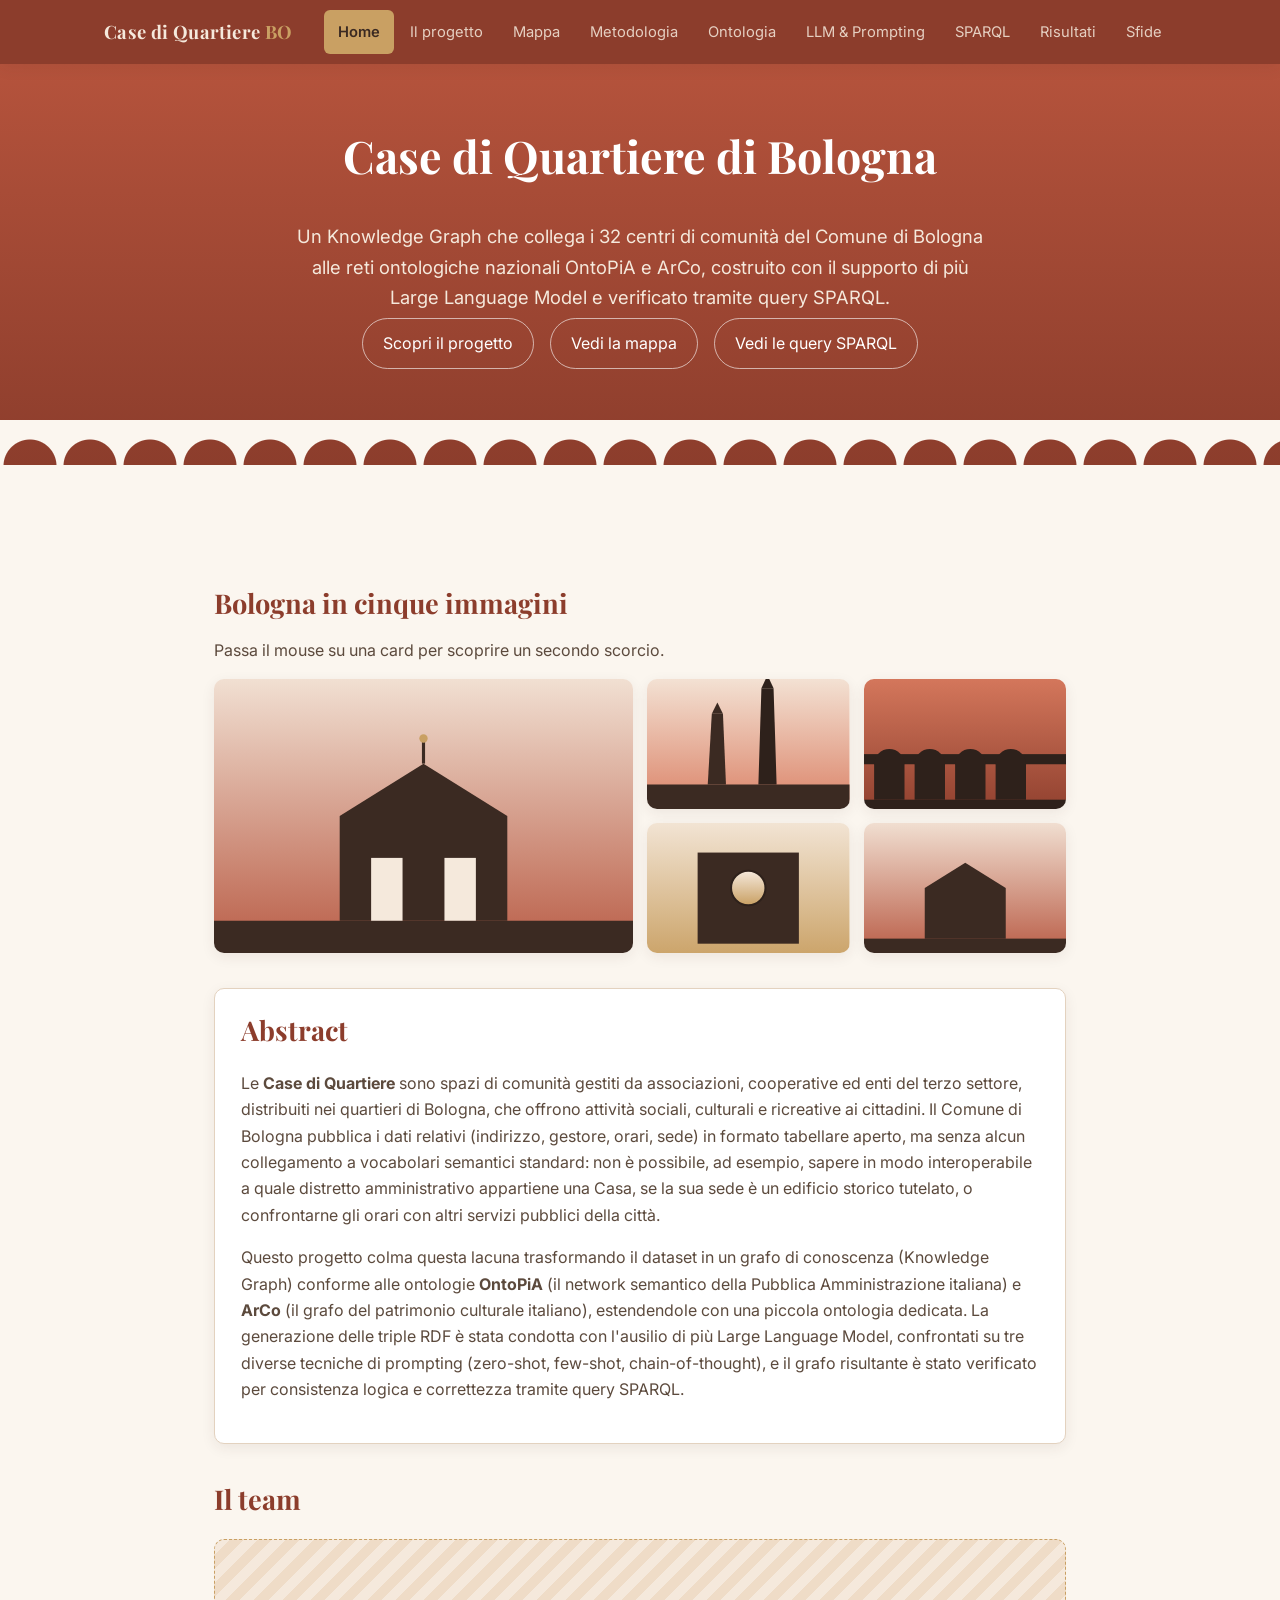
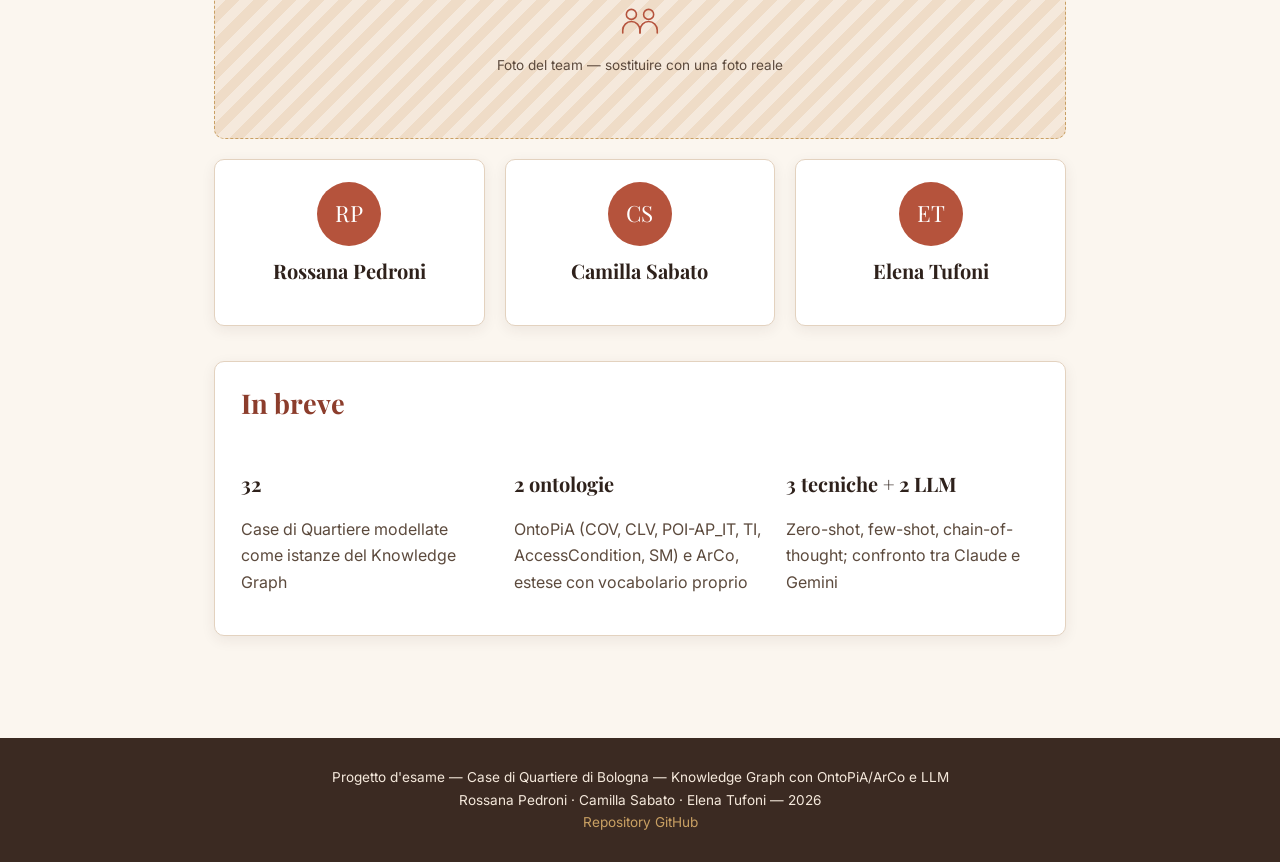
==== commit 0dde81db: "Add files via upload" ====
--- a/index.html
+++ b/index.html
@@ -27,26 +27,7 @@
   </div>
 </header>
 
-<!-- icone riusate nel mosaico di sfondo dell'hero -->
-<svg style="display:none">
-  <symbol id="ic-torri" viewBox="0 0 64 64"><line x1="4" y1="58" x2="60" y2="58"/><path d="M14 58 L16 20 L24 20 L20 58 Z"/><line x1="16" y1="20" x2="24" y2="20"/><path d="M36 58 L37 8 L45 8 L46 58 Z"/><line x1="37" y1="8" x2="45" y2="8"/></symbol>
-  <symbol id="ic-portici" viewBox="0 0 64 64"><line x1="4" y1="56" x2="60" y2="56"/><path d="M8 56 V40 a6 6 0 0 1 12 0 V56"/><path d="M24 56 V40 a6 6 0 0 1 12 0 V56"/><path d="M40 56 V40 a6 6 0 0 1 12 0 V56"/><line x1="4" y1="30" x2="60" y2="30"/><line x1="4" y1="30" x2="4" y2="56"/><line x1="60" y1="30" x2="60" y2="56"/></symbol>
-  <symbol id="ic-piazza" viewBox="0 0 64 64"><rect x="10" y="20" width="44" height="36"/><line x1="10" y1="20" x2="54" y2="20"/><circle cx="32" cy="34" r="8"/><line x1="32" y1="26" x2="32" y2="42"/><line x1="24" y1="34" x2="40" y2="34"/><path d="M18 56 V44 H26 V56"/><path d="M38 56 V44 H46 V56"/></symbol>
-  <symbol id="ic-casa" viewBox="0 0 64 64"><path d="M8 54 L8 26 L32 10 L56 26 L56 54 Z"/><line x1="4" y1="54" x2="60" y2="54"/><path d="M18 54 V40 a5 5 0 0 1 10 0 V54"/><path d="M28 54 V40 a5 5 0 0 1 10 0 V54"/><path d="M38 54 V40 a5 5 0 0 1 10 0 V54"/><line x1="32" y1="10" x2="32" y2="2"/><circle cx="32" cy="2" r="1.6" fill="currentColor" stroke="none"/></symbol>
-</svg>
-
 <section class="hero">
-  <div class="hero-mosaic">
-    <div class="mosaic-cell"><div class="cell-icon a"><svg><use href="#ic-torri"/></svg></div><div class="cell-icon b"><svg><use href="#ic-portici"/></svg></div></div>
-    <div class="mosaic-cell"><div class="cell-icon a"><svg><use href="#ic-portici"/></svg></div><div class="cell-icon b"><svg><use href="#ic-piazza"/></svg></div></div>
-    <div class="mosaic-cell"><div class="cell-icon a"><svg><use href="#ic-piazza"/></svg></div><div class="cell-icon b"><svg><use href="#ic-casa"/></svg></div></div>
-    <div class="mosaic-cell"><div class="cell-icon a"><svg><use href="#ic-casa"/></svg></div><div class="cell-icon b"><svg><use href="#ic-torri"/></svg></div></div>
-    <div class="mosaic-cell"><div class="cell-icon a"><svg><use href="#ic-portici"/></svg></div><div class="cell-icon b"><svg><use href="#ic-casa"/></svg></div></div>
-    <div class="mosaic-cell"><div class="cell-icon a"><svg><use href="#ic-piazza"/></svg></div><div class="cell-icon b"><svg><use href="#ic-torri"/></svg></div></div>
-    <div class="mosaic-cell"><div class="cell-icon a"><svg><use href="#ic-casa"/></svg></div><div class="cell-icon b"><svg><use href="#ic-portici"/></svg></div></div>
-    <div class="mosaic-cell"><div class="cell-icon a"><svg><use href="#ic-torri"/></svg></div><div class="cell-icon b"><svg><use href="#ic-piazza"/></svg></div></div>
-  </div>
-  <div class="hero-overlay"></div>
   <div class="hero-inner">
     <h1>Case di Quartiere di Bologna</h1>
     <p class="lead">
@@ -62,6 +43,157 @@
 </section>
 
 <main>
+
+  <section>
+    <h2>Bologna in cinque immagini</h2>
+    <p style="color:var(--text-soft); margin-top:-6px;">Passa il mouse su una card per scoprire un secondo scorcio.</p>
+    <div class="bento-gallery">
+
+      <div class="flip-card tile-lg">
+        <div class="flip-inner">
+          <div class="flip-front">
+            <svg viewBox="0 0 400 300" preserveAspectRatio="xMidYMid slice">
+              <defs><linearGradient id="g-b1a" x1="0" y1="0" x2="0" y2="1">
+                <stop offset="0%" stop-color="#f5e9dc"/><stop offset="100%" stop-color="#b5533c"/>
+              </linearGradient></defs>
+              <rect width="400" height="300" fill="url(#g-b1a)"/>
+              <rect x="0" y="250" width="400" height="50" fill="#3b2a22"/>
+              <polygon points="120,250 120,150 200,100 280,150 280,250" fill="#3b2a22"/>
+              <rect x="150" y="190" width="30" height="60" fill="#f5e9dc"/>
+              <rect x="220" y="190" width="30" height="60" fill="#f5e9dc"/>
+              <line x1="200" y1="100" x2="200" y2="78" stroke="#3b2a22" stroke-width="3"/>
+              <circle cx="200" cy="76" r="4" fill="#c9a063"/>
+            </svg>
+          </div>
+          <div class="flip-back">
+            <svg viewBox="0 0 400 300" preserveAspectRatio="xMidYMid slice">
+              <defs><linearGradient id="g-b1b" x1="0" y1="0" x2="0" y2="1">
+                <stop offset="0%" stop-color="#f5e9dc"/><stop offset="100%" stop-color="#c9a063"/>
+              </linearGradient></defs>
+              <rect width="400" height="300" fill="url(#g-b1b)"/>
+              <rect x="100" y="80" width="200" height="180" fill="#3b2a22"/>
+              <rect x="100" y="80" width="200" height="14" fill="#2e211b"/>
+              <circle cx="200" cy="150" r="34" fill="url(#g-b1b)" stroke="#2e211b" stroke-width="4"/>
+              <path d="M130 260 V210 H160 V260 Z" fill="#2e211b"/>
+              <path d="M240 260 V210 H270 V260 Z" fill="#2e211b"/>
+            </svg>
+          </div>
+        </div>
+      </div>
+
+      <div class="flip-card">
+        <div class="flip-inner">
+          <div class="flip-front">
+            <svg viewBox="0 0 400 300" preserveAspectRatio="xMidYMid slice">
+              <defs><linearGradient id="g-b2a" x1="0" y1="0" x2="0" y2="1">
+                <stop offset="0%" stop-color="#f5e9dc"/><stop offset="100%" stop-color="#d97b5f"/>
+              </linearGradient></defs>
+              <rect width="400" height="300" fill="url(#g-b2a)"/>
+              <rect x="0" y="230" width="400" height="70" fill="#3b2a22"/>
+              <polygon points="120,230 128,90 150,90 156,230" fill="#3b2a22"/>
+              <polygon points="128,90 139,68 150,90" fill="#3b2a22"/>
+              <polygon points="220,230 226,40 250,40 256,230" fill="#2e211b"/>
+              <polygon points="226,40 238,14 250,40" fill="#2e211b"/>
+            </svg>
+          </div>
+          <div class="flip-back">
+            <svg viewBox="0 0 400 300" preserveAspectRatio="xMidYMid slice">
+              <defs><linearGradient id="g-b2b" x1="0" y1="0" x2="0" y2="1">
+                <stop offset="0%" stop-color="#f5e9dc"/><stop offset="100%" stop-color="#b5533c"/>
+              </linearGradient></defs>
+              <rect width="400" height="300" fill="url(#g-b2b)"/>
+              <rect x="0" y="250" width="400" height="50" fill="#3b2a22"/>
+              <polygon points="120,250 120,150 200,100 280,150 280,250" fill="#3b2a22"/>
+              <rect x="150" y="190" width="30" height="60" fill="#f5e9dc"/>
+              <rect x="220" y="190" width="30" height="60" fill="#f5e9dc"/>
+            </svg>
+          </div>
+        </div>
+      </div>
+
+      <div class="flip-card">
+        <div class="flip-inner">
+          <div class="flip-front">
+            <svg viewBox="0 0 400 300" preserveAspectRatio="xMidYMid slice">
+              <defs><linearGradient id="g-b3a" x1="0" y1="0" x2="0" y2="1">
+                <stop offset="0%" stop-color="#d97b5f"/><stop offset="100%" stop-color="#8c3d2c"/>
+              </linearGradient></defs>
+              <rect width="400" height="300" fill="url(#g-b3a)"/>
+              <rect x="0" y="260" width="400" height="40" fill="#2e211b"/>
+              <rect x="0" y="170" width="400" height="20" fill="#2e211b"/>
+              <path d="M20 260 V190 a30 30 0 0 1 60 0 V260 Z" fill="#2e211b"/>
+              <path d="M100 260 V190 a30 30 0 0 1 60 0 V260 Z" fill="#2e211b"/>
+              <path d="M180 260 V190 a30 30 0 0 1 60 0 V260 Z" fill="#2e211b"/>
+              <path d="M260 260 V190 a30 30 0 0 1 60 0 V260 Z" fill="#2e211b"/>
+            </svg>
+          </div>
+          <div class="flip-back">
+            <svg viewBox="0 0 400 300" preserveAspectRatio="xMidYMid slice">
+              <defs><linearGradient id="g-b3b" x1="0" y1="0" x2="0" y2="1">
+                <stop offset="0%" stop-color="#f5e9dc"/><stop offset="100%" stop-color="#d97b5f"/>
+              </linearGradient></defs>
+              <rect width="400" height="300" fill="url(#g-b3b)"/>
+              <polygon points="120,230 128,90 150,90 156,230" fill="#3b2a22"/>
+              <polygon points="220,230 226,40 250,40 256,230" fill="#2e211b"/>
+              <rect x="0" y="230" width="400" height="70" fill="#3b2a22"/>
+            </svg>
+          </div>
+        </div>
+      </div>
+
+      <div class="flip-card">
+        <div class="flip-inner">
+          <div class="flip-front">
+            <svg viewBox="0 0 400 300" preserveAspectRatio="xMidYMid slice">
+              <defs><linearGradient id="g-b4a" x1="0" y1="0" x2="0" y2="1">
+                <stop offset="0%" stop-color="#f5e9dc"/><stop offset="100%" stop-color="#c9a063"/>
+              </linearGradient></defs>
+              <rect width="400" height="300" fill="url(#g-b4a)"/>
+              <rect x="100" y="80" width="200" height="180" fill="#3b2a22"/>
+              <circle cx="200" cy="150" r="34" fill="url(#g-b4a)" stroke="#2e211b" stroke-width="4"/>
+            </svg>
+          </div>
+          <div class="flip-back">
+            <svg viewBox="0 0 400 300" preserveAspectRatio="xMidYMid slice">
+              <defs><linearGradient id="g-b4b" x1="0" y1="0" x2="0" y2="1">
+                <stop offset="0%" stop-color="#d97b5f"/><stop offset="100%" stop-color="#8c3d2c"/>
+              </linearGradient></defs>
+              <rect width="400" height="300" fill="url(#g-b4b)"/>
+              <path d="M20 260 V190 a30 30 0 0 1 60 0 V260 Z" fill="#2e211b"/>
+              <path d="M100 260 V190 a30 30 0 0 1 60 0 V260 Z" fill="#2e211b"/>
+              <rect x="0" y="260" width="400" height="40" fill="#2e211b"/>
+            </svg>
+          </div>
+        </div>
+      </div>
+
+      <div class="flip-card">
+        <div class="flip-inner">
+          <div class="flip-front">
+            <svg viewBox="0 0 400 300" preserveAspectRatio="xMidYMid slice">
+              <defs><linearGradient id="g-b5a" x1="0" y1="0" x2="0" y2="1">
+                <stop offset="0%" stop-color="#f5e9dc"/><stop offset="100%" stop-color="#b5533c"/>
+              </linearGradient></defs>
+              <rect width="400" height="300" fill="url(#g-b5a)"/>
+              <polygon points="120,250 120,150 200,100 280,150 280,250" fill="#3b2a22"/>
+              <rect x="0" y="250" width="400" height="50" fill="#3b2a22"/>
+            </svg>
+          </div>
+          <div class="flip-back">
+            <svg viewBox="0 0 400 300" preserveAspectRatio="xMidYMid slice">
+              <defs><linearGradient id="g-b5b" x1="0" y1="0" x2="0" y2="1">
+                <stop offset="0%" stop-color="#f5e9dc"/><stop offset="100%" stop-color="#c9a063"/>
+              </linearGradient></defs>
+              <rect width="400" height="300" fill="url(#g-b5b)"/>
+              <rect x="100" y="80" width="200" height="180" fill="#3b2a22"/>
+              <circle cx="200" cy="150" r="34" fill="url(#g-b5b)" stroke="#2e211b" stroke-width="4"/>
+            </svg>
+          </div>
+        </div>
+      </div>
+
+    </div>
+  </section>
 
   <section class="card">
     <h2 style="margin-top:0">Abstract</h2>
--- a/css/style.css
+++ b/css/style.css
@@ -110,70 +110,14 @@
 /* ---------- Hero (arch motif) ---------- */
 
 .hero {
+  background: linear-gradient(180deg, var(--terracotta) 0%, var(--terracotta-dark) 100%);
   color: var(--sand);
-  padding: 88px 24px 96px;
+  padding: 64px 24px 90px;
   position: relative;
   overflow: hidden;
-  min-height: 420px;
-  display: flex;
-  align-items: center;
-}
-
-/* mosaico di sfondo: griglia di icone, con crossfade al passaggio del mouse */
-.hero-mosaic {
-  position: absolute;
-  inset: 0;
-  z-index: 0;
-  display: grid;
-  grid-template-columns: repeat(4, 1fr);
-  grid-template-rows: repeat(2, 1fr);
-}
-
-.mosaic-cell {
-  position: relative;
-  overflow: hidden;
-  background: var(--terracotta-dark);
-  border: 1px solid rgba(255, 255, 255, 0.07);
-}
-
-.cell-icon {
-  position: absolute;
-  inset: 0;
-  display: flex;
-  align-items: center;
-  justify-content: center;
-  transition: opacity 0.5s ease, transform 0.5s ease;
-}
-
-.cell-icon svg {
-  width: 40%;
-  height: 40%;
-  fill: none;
-  stroke: rgba(255, 255, 255, 0.55);
-  stroke-width: 2.2;
-  stroke-linecap: round;
-  stroke-linejoin: round;
-}
-
-.cell-icon.a { opacity: 1; transform: scale(1); }
-.cell-icon.b { opacity: 0; transform: scale(1.18); }
-
-.mosaic-cell:hover .cell-icon.a { opacity: 0; transform: scale(0.85); }
-.mosaic-cell:hover .cell-icon.b { opacity: 1; transform: scale(1); }
-
-.hero-overlay {
-  position: absolute;
-  inset: 0;
-  z-index: 1;
-  background: linear-gradient(160deg, rgba(140, 61, 44, 0.9) 0%, rgba(181, 83, 60, 0.84) 100%);
-  pointer-events: none;
-}
-
-.hero-inner { position: relative; z-index: 2; max-width: 900px; margin: 0 auto; text-align: center; width: 100%; }
-
-@media (max-width: 720px) {
-  .hero-mosaic { grid-template-columns: repeat(2, 1fr); grid-template-rows: repeat(4, 1fr); }
-}
+}
+
+.hero-inner { max-width: 900px; margin: 0 auto; text-align: center; }
 
 .hero h1 { color: #fff; font-size: 2.8rem; }
 
@@ -419,6 +363,58 @@
 
 footer a { color: var(--gold); }
 
+/* ---------- Homepage: galleria "bento" con effetto flip 3D ----------
+   Griglia asimmetrica (una card grande + quattro piccole); al passaggio
+   del mouse ogni card ruota su se stessa (rotateY) rivelando un secondo
+   scorcio sul retro. Meccanismo ed layout scelti apposta per essere
+   diversi da una semplice griglia con dissolvenza. */
+
+.bento-gallery {
+  display: grid;
+  grid-template-columns: repeat(4, 1fr);
+  grid-auto-rows: 130px;
+  gap: 14px;
+  margin-top: 16px;
+}
+
+.flip-card {
+  position: relative;
+  border-radius: var(--radius);
+  overflow: hidden;
+  box-shadow: var(--shadow);
+  cursor: pointer;
+}
+
+.flip-card.tile-lg { grid-column: span 2; grid-row: span 2; }
+
+.flip-inner {
+  position: absolute;
+  inset: 0;
+  transform-style: preserve-3d;
+  transition: transform 0.7s cubic-bezier(0.4, 0.2, 0.2, 1);
+}
+
+.flip-card:hover .flip-inner { transform: rotateY(180deg); }
+
+.flip-front, .flip-back {
+  position: absolute;
+  inset: 0;
+  backface-visibility: hidden;
+}
+
+.flip-back { transform: rotateY(180deg); }
+
+.flip-front svg, .flip-back svg {
+  width: 100%;
+  height: 100%;
+  display: block;
+}
+
+@media (max-width: 720px) {
+  .bento-gallery { grid-template-columns: repeat(2, 1fr); grid-auto-rows: 130px; }
+  .flip-card.tile-lg { grid-column: span 2; grid-row: span 1; height: 200px; }
+}
+
 /* ---------- Map page ---------- */
 
 .map-container {
